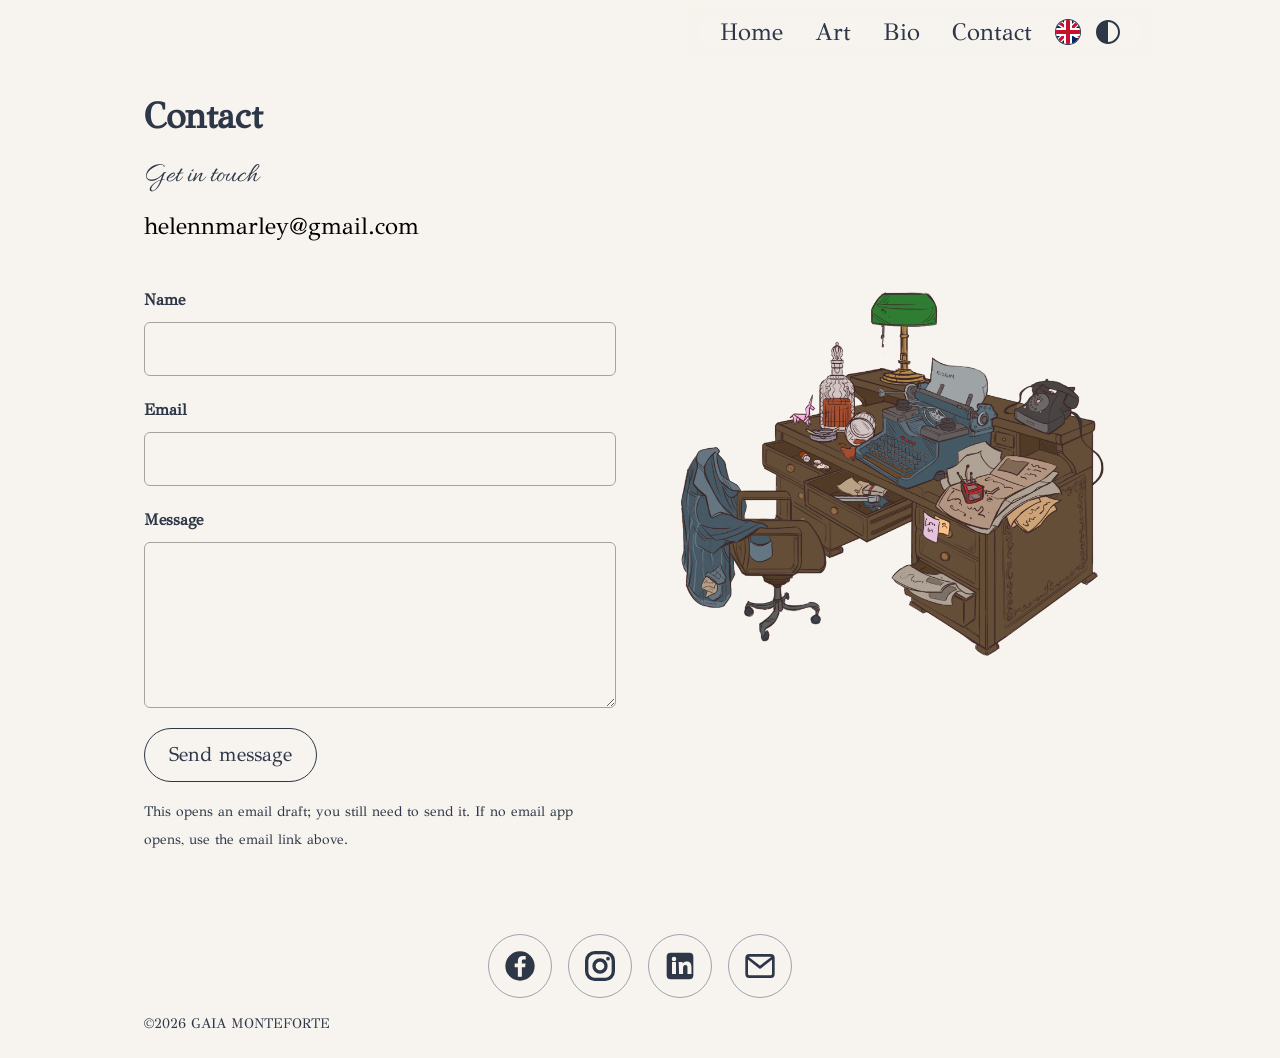
==== contact.html @ bb530fa6 "optimizing CSS for mobile" ====
<!DOCTYPE html>
<html lang="en-US">
  <head>
    <meta charset="UTF-8" />
    <meta name="viewport" content="width=device-width, initial-scale=1" />
    <link rel="stylesheet" href="tailwind.min.css" />
    <link rel="stylesheet" type="text/css" href="style.css" />
    <link rel="preconnect" href="https://fonts.googleapis.com" />
    <link rel="preconnect" href="https://fonts.gstatic.com" crossorigin />
    <link href="https://fonts.googleapis.com/css2?family=Allura&family=GFS+Didot&display=swap" rel="stylesheet" />
    <title data-en="Contact | Gaia Monteforte" data-it="Contatti | Gaia Monteforte">Contact | Gaia Monteforte</title>
    <script src="bio.js"></script>
    <script src="script.js" defer></script>
  </head>

  <body class="container lg:text-xl lg:max-w-screen-lg lg:mx-auto">
    <header class="flex justify-between items-center md:w-full md:fixed md:h-16 lg:max-w-screen-lg">
      <a href="#menu" id="home" class="inline-block md:hidden py-4 px-6 appearance-none focus:outline-none" aria-label="Open menu" data-en-aria-label="Open menu" data-it-aria-label="Apri il menu" aria-controls="menu">
        <svg id="btn-hamburger" class="fill-current h-6 w-6" viewBox="0 0 20 20" xmlns="http://www.w3.org/2000/svg">
          <title>Menu</title>
          <path d="M0 3h20v2H0V3zm0 6h20v2H0V9zm0 6h20v2H0v-2z" />
        </svg>
      </a>

      <a class="md:w-full py-4 px-6 md:py-0 text-3xl md:text-4xl" href="work.html" aria-label="Works"></a>

      <div class="language-switcher mobile-language-switcher" aria-label="Language selector">
        <button class="language-button" type="button" data-language="it" aria-label="Italiano" data-en-aria-label="Italian" data-it-aria-label="Italiano" title="Italiano" data-en-title="Italian" data-it-title="Italiano" aria-pressed="false">
          <svg viewBox="0 0 24 24" aria-hidden="true"><defs><clipPath id="italy-flag-clip"><circle cx="12" cy="12" r="12" /></clipPath></defs><g clip-path="url(#italy-flag-clip)"><path fill="#009246" d="M0 0h8v24H0z"/><path fill="#fff" d="M8 0h8v24H8z"/><path fill="#ce2b37" d="M16 0h8v24h-8z"/></g></svg>
        </button>
        <button class="language-button" type="button" data-language="en" aria-label="English" data-en-aria-label="English" data-it-aria-label="Inglese" title="English" data-en-title="English" data-it-title="Inglese" aria-pressed="true">
          <svg viewBox="0 0 24 24" aria-hidden="true"><defs><clipPath id="union-jack-clip"><circle cx="12" cy="12" r="12" /></clipPath></defs><g clip-path="url(#union-jack-clip)"><path fill="#012169" d="M0 0h24v24H0z"/><path fill="#fff" d="M0 0h4l20 14v4h-4L0 4zm20 0h4v4L4 24H0v-4z"/><path fill="#c8102e" d="M0 0h2l22 15.4V18L0 2.6zm22 0h2v2.6L2 24H0v-2.6z"/><path fill="#fff" d="M0 8h24v8H0zM8 0h8v24H8z"/><path fill="#c8102e" d="M0 10h24v4H0zM10 0h4v24h-4z"/></g></svg>
        </button>
      </div>

      <nav id="menu" class="container p-4 md:py-2" aria-label="Main navigation" data-en-aria-label="Main navigation" data-it-aria-label="Navigazione principale">
        <a href="#home" id="menu-close" class="absolute md:hidden top-0 right-0 p-6 z-20" aria-label="Close menu" data-en-aria-label="Close menu" data-it-aria-label="Chiudi il menu">
          <svg id="btn-close" class="fill-current h-5 w-5" viewBox="0 0 24 24" xmlns="http://www.w3.org/2000/svg" aria-hidden="true">
            <time>Close</time>
            <path d="M23.954 21.03l-9.184-9.095 9.092-9.174-2.832-2.807-9.09 9.179-9.176-9.088-2.81 2.81 9.186 9.105-9.095 9.184 2.81 2.81 9.112-9.192 9.18 9.1z" />
          </svg>
        </a>

        <ul class="min-h-full flex flex-col md:flex-row justify-around md:justify-end items-center relative z-10 py-12 md:py-0 text-3xl md:text-2xl">
          <li class="px-4 hover:text-blue-400"><a href="home.html">Home</a></li>
          <li class="px-4 hover:text-blue-400"><a href="work.html" data-en="Art" data-it="Art">Art</a></li>
          <li class="px-4 hover:text-blue-400"><a href="bio.html" data-en="Bio" data-it="Bio">Bio</a></li>
          <li class="px-4 hover:text-blue-400"><a href="contact.html" data-en="Contact" data-it="Contatti">Contact</a></li>
          <li class="language-switcher desktop-language-switcher" aria-label="Language selector">
            <button class="language-button" type="button" data-language="it" aria-label="Italiano" data-en-aria-label="Italian" data-it-aria-label="Italiano" title="Italiano" data-en-title="Italian" data-it-title="Italiano" aria-pressed="false">
              <svg viewBox="0 0 24 24" aria-hidden="true"><defs><clipPath id="italy-flag-clip-desktop"><circle cx="12" cy="12" r="12" /></clipPath></defs><g clip-path="url(#italy-flag-clip-desktop)"><path fill="#009246" d="M0 0h8v24H0z"/><path fill="#fff" d="M8 0h8v24H8z"/><path fill="#ce2b37" d="M16 0h8v24h-8z"/></g></svg>
            </button>
            <button class="language-button" type="button" data-language="en" aria-label="English" data-en-aria-label="English" data-it-aria-label="Inglese" title="English" data-en-title="English" data-it-title="Inglese" aria-pressed="true">
              <svg viewBox="0 0 24 24" aria-hidden="true"><defs><clipPath id="union-jack-clip-desktop"><circle cx="12" cy="12" r="12" /></clipPath></defs><g clip-path="url(#union-jack-clip-desktop)"><path fill="#012169" d="M0 0h24v24H0z"/><path fill="#fff" d="M0 0h4l20 14v4h-4L0 4zm20 0h4v4L4 24H0v-4z"/><path fill="#c8102e" d="M0 0h2l22 15.4V18L0 2.6zm22 0h2v2.6L2 24H0v-2.6z"/><path fill="#fff" d="M0 8h24v8H0zM8 0h8v24H8z"/><path fill="#c8102e" d="M0 10h24v4H0zM10 0h4v24h-4z"/></g></svg>
            </button>
          </li>
          <li id="theme-toggle" class="px-4"><svg class="fill-current h-6 w-6" viewBox="0 0 24 24" xmlns="http://www.w3.org/2000/svg"><path d="M12 2c5.514 0 10 4.486 10 10s-4.486 10-10 10v-20zm0-2c-6.627 0-12 5.373-12 12s5.373 12 12 12 12-5.373 12-12-5.373-12-12-12z" /></svg></li>
        </ul>
      </nav>
    </header>

    <main class="container mx-auto px-4 py-8 md:pt-24 md:pb-12">
      <div class="flex flex-col md:flex-row items-center gap-8 md:gap-12">
        <div class="w-full md:w-1/2 text-left">
          <h1 class="text-4xl font-bold mb-6" data-en="Contact" data-it="Contatti">Contact</h1>
          <div class="max-w-xl bg-transparent p-0">
            <p class="contact-heading text-xl mb-4" data-en="Get in touch" data-it="Scrivimi">Get in touch</p>
            <a class="contact-email text-2xl" href="mailto:helennmarley@gmail.com">helennmarley@gmail.com</a>
            <form id="contact-form" class="contact-form mt-8">
              <label for="contact-name" data-en="Name" data-it="Nome">Name</label>
              <input id="contact-name" name="name" type="text" autocomplete="name" required />

              <label for="contact-email" data-en="Email" data-it="Email">Email</label>
              <input id="contact-email" name="email" type="email" autocomplete="email" required />

              <label for="contact-message" data-en="Message" data-it="Messaggio">Message</label>
              <textarea id="contact-message" name="message" rows="5" required></textarea>

              <button class="contact-submit" type="submit" data-en="Send message" data-it="Invia messaggio">Send message</button>
              <p class="contact-note" data-en="This opens an email draft; you still need to send it. If no email app opens, use the email link above." data-it="Si aprirà una bozza di email che dovrai inviare. Se non si apre un'app di posta, usa il link email qui sopra.">This opens an email draft; you still need to send it. If no email app opens, use the email link above.</p>
            </form>
          </div>
        </div>

        <div class="contact-artwork w-full md:w-1/2 overflow-hidden rounded-lg">
          <img class="w-full object-cover" src="assets/contact/Conattti_scrivania detective.png" alt="Gaia Monteforte desk illustration" data-en-alt="Gaia Monteforte desk illustration" data-it-alt="Illustrazione della scrivania di Gaia Monteforte" />
          <span class="contact-lamp-hotspot" aria-hidden="true"></span>
        </div>
      </div>
    </main>

    <div class="social-links">
      <a href="https://facebook.com/gaia_monteforte" target="_blank" rel="noopener noreferrer" aria-label="Facebook" title="Facebook">
        <svg class="social-icon" viewBox="0 0 24 24" aria-hidden="true"><circle cx="12" cy="12" r="11" fill="currentColor"/><path d="M13.4 20v-7h2.4l.4-2.8h-2.8V8.4c0-.8.2-1.3 1.4-1.3h1.5V4.6c-.3 0-1.2-.1-2.2-.1-2.2 0-3.7 1.3-3.7 3.8v1.9H8v2.8h2.4v7z" fill="var(--social-mark)"/></svg>
      </a>
      <a href="https://instagram.com/the_nebula_art" target="_blank" rel="noopener noreferrer" aria-label="Instagram" title="Instagram">
        <svg class="social-icon" viewBox="0 0 24 24" aria-hidden="true"><rect x="2" y="2" width="20" height="20" rx="6" fill="none" stroke="currentColor" stroke-width="2.5"/><circle cx="12" cy="12" r="4.5" fill="none" stroke="currentColor" stroke-width="2.5"/><circle cx="18" cy="6.5" r="1.4" fill="currentColor"/></svg>
      </a>
      <a href="https://linkedin.com/in/gaia_monteforte" target="_blank" rel="noopener noreferrer" aria-label="LinkedIn" title="LinkedIn">
        <svg class="social-icon" viewBox="0 0 24 24" aria-hidden="true"><rect x="2" y="2" width="20" height="20" rx="3" fill="currentColor"/><path d="M6 9h3v9H6zm1.5-4a1.7 1.7 0 1 1 0 3.4 1.7 1.7 0 0 1 0-3.4M11 9h2.9v1.2h.1A3.2 3.2 0 0 1 17 8.7c3 0 3.6 2 3.6 4.5V18h-3v-4.3c0-1 0-2.4-1.5-2.4s-1.8 1.1-1.8 2.3V18h-3z" fill="var(--social-mark)"/></svg>
      </a>
      <a href="mailto:helennmarley@gmail.com" aria-label="Email" title="Email">
        <svg class="social-icon" viewBox="0 0 24 24" aria-hidden="true"><rect x="2" y="4" width="20" height="16" rx="2" fill="none" stroke="currentColor" stroke-width="2"/><path d="m3 6 9 7 9-7" fill="none" stroke="currentColor" stroke-width="2" stroke-linecap="round" stroke-linejoin="round"/></svg>
      </a>
    </div>

    <footer>
      <div class="container flex flex-col sm:flex-row sm:flex-wrap justify-between items-center mx-auto mb-6 px-4 text-sm">
        <p class="uppercase">©<span id="current-year"></span> Gaia Monteforte</p>
      </div>
    </footer>
  </body>
</html>
---- style.css ----
body,
button,
input,
textarea,
select {
  font-family: "GFS Didot", "Times New Roman", serif;
}

body {
  min-height: 100vh;
  display: flex;
  flex-direction: column;
  background: #f7f3ee;
  color: #2d3748;
}

body > footer {
  margin-top: auto;
}

.home-decoration {
  position: absolute;
  top: 0px;
  left: 0px;
  z-index: 51;
  width: min(48vw, 42rem);
  height: auto;
  transform: rotate(0deg);
  transform-origin: top left;
  pointer-events: none;
}

.social-links {
  --social-mark: #f7f3ee;
  display: flex;
  flex-wrap: wrap;
  justify-content: center;
  gap: 1rem;
  padding: 2rem 0 1rem;
}

.social-links a {
  display: inline-flex;
  width: 4rem;
  height: 4rem;
  align-items: center;
  justify-content: center;
  border: 1px solid #9ca3af;
  border-radius: 9999px;
  text-decoration: none;
}

.social-links a:hover {
  border-color: #60a5fa;
  color: #60a5fa;
}

.social-icon {
  display: block;
  width: 2rem;
  height: 2rem;
}

body.dark {
  background: #17171c;
  color: #f7fafc;
}

body.dark .social-links {
  --social-mark: #17171c;
}

.artist-name {
  font-weight: 400;
}

.about-heading {
  font-family: "Allura", cursive;
  font-size: 3.5rem;
  line-height: 1.2;
}

.contact-heading {
  font-family: "Allura", cursive;
  font-size: 1.75rem;
  line-height: 1.2;
}

.contact-artwork {
  position: relative;
}

.contact-lamp-hotspot {
  position: absolute;
  top: 3%;
  left: 42%;
  width: 18%;
  aspect-ratio: 1;
  border-radius: 50%;
}

.dark .contact-lamp-hotspot::after {
  position: absolute;
  inset: -5%;
  background: radial-gradient(
    circle,
    rgba(145, 255, 125, 0.22) 0%,
    rgba(105, 235, 95, 0.1) 42%,
    transparent 72%
  );
  content: "";
  filter: blur(4px);
  mix-blend-mode: screen;
  opacity: 0;
  pointer-events: none;
  animation: lamp-glow-startup 3s linear forwards;
}

@keyframes lamp-glow-startup {
  0%,
  8%,
  17%,
  25%,
  42%,
  50% {
    opacity: 0;
  }

  4%,
  21%,
  34%,
  46%,
  58% {
    opacity: 0.75;
  }

  12%,
  30%,
  38% {
    opacity: 0.2;
  }

  68%,
  100% {
    opacity: 1;
  }
}

@media (hover: hover) and (min-width: 768px) {
  .dark .contact-lamp-hotspot::after {
    animation-name: lamp-glow-desktop-startup;
    animation-duration: 8s;
  }

  .dark .contact-lamp-hotspot::before {
    position: absolute;
    inset: -5%;
    background: radial-gradient(
      circle,
      rgba(145, 255, 125, 0.22) 0%,
      rgba(105, 235, 95, 0.1) 42%,
      transparent 72%
    );
    content: "";
    filter: blur(4px);
    mix-blend-mode: screen;
    opacity: 0;
    pointer-events: none;
    transition: opacity 0.2s ease;
  }

  .dark .contact-lamp-hotspot:hover::before {
    opacity: 1;
  }
}

@keyframes lamp-glow-desktop-startup {
  0%,
  3%,
  6%,
  9%,
  15%,
  18%,
  26%,
  34% {
    opacity: 0;
  }

  1.5%,
  7.5%,
  12%,
  17%,
  21%,
  29% {
    opacity: 0.75;
  }

  4.5%,
  10.5%,
  19.5% {
    opacity: 0.2;
  }

  37.5%,
  93.75% {
    opacity: 1;
  }

  100% {
    opacity: 0;
  }
}

header,
nav {
  background: rgba(247, 243, 238, 0.92);
  backdrop-filter: blur(8px);
}

header {
  position: relative;
  z-index: 50;
}

.mobile-language-switcher {
  position: absolute;
  top: 0.85rem;
  right: 0.75rem;
  z-index: 70;
}

.desktop-language-switcher {
  display: none;
}

.dark header,
.dark nav {
  background: rgba(23, 23, 28, 0.9);
}

#menu {
  display: none;
  position: fixed;
  top: 0;
  right: auto;
  bottom: 0;
  left: 0;
  width: min(82vw, 20rem);
  height: 100vh;
  height: 100dvh;
  z-index: 60;
  overflow-y: auto;
  box-shadow: 0 0 2rem rgba(0, 0, 0, 0.2);
}

#menu ul {
  min-height: 100%;
  align-items: flex-start;
  justify-content: flex-start;
  gap: 1rem;
  padding: 5rem 1.5rem 2rem;
  font-size: 1.5rem;
}

#menu li {
  width: 100%;
}

#menu li a {
  display: block;
}

#menu li a:hover,
#menu li a:focus-visible {
  color: #b794f4;
}

.language-switcher {
  position: relative;
  display: flex;
  align-items: center;
  justify-content: center;
}

.language-button {
  display: inline-flex;
  width: 1.5rem;
  height: 1.5rem;
  align-items: center;
  justify-content: center;
  border: 0;
  border-radius: 50%;
  padding: 0;
  background: transparent;
  color: inherit;
  cursor: pointer;
  transition: border-color 0.2s ease, transform 0.2s ease;
}

.language-button[aria-pressed="false"] {
  display: none;
}

.language-switcher.is-open .language-button[aria-pressed="false"] {
  position: absolute;
  top: calc(100% + 0.5rem);
  left: 50%;
  z-index: 80;
  display: inline-flex;
  transform: translateX(-50%);
  border: 0.35rem solid rgba(247, 243, 238, 0.95);
  border-radius: 50%;
  background: #f7f3ee;
  box-shadow: 0 0.25rem 0.75rem rgba(0, 0, 0, 0.2);
}

.dark .language-switcher.is-open .language-button[aria-pressed="false"] {
  border-color: rgba(23, 23, 28, 0.95);
  background: #17171c;
}

.language-button svg {
  display: block;
  width: 100%;
  height: 100%;
}

.language-button:hover,
.language-button:focus-visible {
  outline: none;
  transform: scale(1.08);
  box-shadow: 0 0 0 2px #60a5fa;
}

.language-button.is-selected {
  box-shadow: 0 0 0 1px currentColor;
}

.language-switcher.is-open .language-button[aria-pressed="false"]:hover,
.language-switcher.is-open .language-button[aria-pressed="false"]:focus-visible {
  transform: translateX(-50%) scale(1.08);
}

@media only screen and (min-width: 768px) {
  #menu {
    display: block;
    position: unset;
    height: unset;
    width: unset;
    overflow: visible;
    box-shadow: none;
  }

  #menu ul {
    min-height: unset;
    align-items: center;
    justify-content: flex-end;
    gap: 0;
    padding: 0;
    font-size: 1.5rem;
  }

  #menu li {
    width: auto;
  }

  .mobile-language-switcher {
    display: none;
  }

  .desktop-language-switcher {
    display: flex;
    position: static;
    margin-left: 0.5rem;
  }
}

#menu:target {
  display: block;
}

@media (min-width: 768px) {
  .image-card img {
    object-fit: cover;
    width: 450px;
    height: 350px;
  }
}

.image-card {
  border-color: rgba(148, 163, 184, 0.7);
  background: rgba(255, 255, 255, 0.35);
  transition: border-color 0.25s ease, box-shadow 0.25s ease;
}

.image-card img {
  display: block;
  transition: transform 0.2s ease;
}

.work-projects {
  display: grid;
  grid-template-columns: minmax(0, 1fr);
  gap: 1.5rem;
}

.work-project-card {
  display: flex;
  width: 100%;
  flex-direction: column;
  overflow: hidden;
  border: 1px solid rgba(148, 163, 184, 0.7);
  border-radius: 0.5rem;
  padding: 0;
  color: inherit;
  cursor: pointer;
  text-align: left;
  content-visibility: auto;
  contain-intrinsic-size: 1000px 700px;
}

.work-project-preview {
  position: relative;
  display: block;
  width: 100%;
  aspect-ratio: 16 / 9;
  flex: 0 0 auto;
  overflow: hidden;
}

.work-project-preview img {
  display: block;
  width: 100%;
  height: 100%;
  object-fit: contain;
  object-position: center;
}

.work-project-preview .project-preview-trollhunters {
  object-fit: cover;
  object-position: center;
}

.work-project-title {
  display: flex;
  min-height: 4.25rem;
  flex: 0 0 auto;
  align-items: center;
  justify-content: center;
  margin: 0;
  padding: 1rem 1.25rem;
  font-family: "Allura", cursive;
  font-size: 1.4rem;
  font-weight: 600;
  line-height: 1.4;
  text-align: center;
}

.work-project-preview .work-project-title {
  position: absolute;
  inset: 0;
  align-items: center;
  justify-content: center;
  min-height: 0;
  padding: 1rem;
  background: rgba(0, 0, 0, 0.45);
  color: #fff;
  font-size: 2rem;
  opacity: 0;
  transition: opacity 0.2s ease;
}

.work-project-card:hover .work-project-preview .work-project-title {
  opacity: 1;
}

@media (hover: none), (max-width: 767px) {
  .work-project-preview .work-project-title {
    opacity: 1;
  }
}

.work-project-card:focus-visible {
  outline: 2px solid #b794f4;
  outline-offset: 3px;
}

.project-dialog {
  width: min(90vw, 64rem);
  max-width: none;
  max-height: 88vh;
  overflow-y: auto;
  border: 1px solid rgba(148, 163, 184, 0.7);
  border-radius: 0.75rem;
  padding: 1.5rem;
  background: #f7f3ee;
  color: #2d3748;
}

.project-dialog::backdrop {
  background: rgba(0, 0, 0, 0.72);
  backdrop-filter: blur(3px);
}

.dark .project-dialog {
  background: #17171c;
  color: #f7fafc;
}

.project-dialog-header {
  display: flex;
  align-items: center;
  justify-content: space-between;
  gap: 1rem;
  margin-bottom: 1rem;
}

.project-dialog-header .work-project-title {
  padding: 0;
}

.project-dialog-close {
  flex: 0 0 auto;
  border: 0;
  background: transparent;
  color: inherit;
  cursor: pointer;
  font-size: 2rem;
  line-height: 1;
}

.project-popup-gallery:not([hidden]) {
  display: grid;
  grid-template-columns: minmax(0, 1fr);
  gap: 1rem;
}

.project-popup-gallery img {
  display: block;
  width: 100%;
  height: auto;
  border-radius: 0.375rem;
  cursor: zoom-in;
}

.project-popup-gallery img:focus-visible {
  outline: 2px solid #b794f4;
  outline-offset: 3px;
}

.pledge-artwork {
  position: relative;
  display: block;
}

.magic-tails-pledge-badges {
  display: grid;
  grid-template-columns: repeat(4, minmax(0, 1fr));
  gap: 0.35rem;
  width: 100%;
}

.magic-tails-cover-scene > img,
.magic-tails-at-school-scene > img,
.magic-tails-villain-scene > img {
  display: block;
  width: 100%;
  height: 100%;
  object-fit: cover;
  object-position: center;
}

.magic-tails-cover-scene > .magic-tails-cover-foreground,
.magic-tails-at-school-scene > .magic-tails-at-school-foreground,
.magic-tails-villain-scene > .magic-tails-villain-foreground {
  position: absolute;
  inset: 0;
  z-index: 1;
  filter: blur(10px);
  opacity: 0;
  transition: filter 1.6s ease, opacity 1.6s ease;
}

.magic-tails-cover-scene:hover > .magic-tails-cover-foreground,
.magic-tails-cover-scene:focus-within > .magic-tails-cover-foreground,
.magic-tails-at-school-scene:hover > .magic-tails-at-school-foreground,
.magic-tails-at-school-scene:focus-within > .magic-tails-at-school-foreground,
.magic-tails-villain-scene:hover > .magic-tails-villain-foreground,
.magic-tails-villain-scene:focus-within > .magic-tails-villain-foreground {
  filter: blur(0);
  opacity: 1;
  transition: filter 1.8s ease, opacity 1.8s ease;
}

@media (hover: none), (max-width: 767px) {
  .magic-tails-cover-scene > .magic-tails-cover-foreground,
  .magic-tails-at-school-scene > .magic-tails-at-school-foreground,
  .magic-tails-villain-scene > .magic-tails-villain-foreground {
    filter: none;
    opacity: 1;
    transition: none;
  }
}

.magic-tails-cover-scene,
.magic-tails-at-school-scene,
.magic-tails-villain-scene {
  position: relative;
  display: block;
  aspect-ratio: 16 / 9;
  overflow: hidden;
  align-self: start;
}

.magic-tails-at-school-scene > .pledge-image-credit,
.magic-tails-villain-scene > .pledge-image-credit,
.magic-tails-cover-scene > .pledge-image-credit {
  right: 0;
  left: 0;
  padding: 0.85rem 0.4rem 0.4rem;
  font-size: 0.6875rem;
  line-height: 1.2;
}

.pledge-artwork--silver {
  width: 92.5%;
  margin-inline: auto;
}

.pledge-image-credit {
  position: absolute;
  right: 0.5rem;
  bottom: 0;
  left: 0.5rem;
  padding: 1.5rem 0.5rem 0.6rem;
  background: linear-gradient(
    to top,
    rgba(0, 0, 0, 0.58) 0%,
    rgba(0, 0, 0, 0.38) 52%,
    transparent 100%
  );
  color: #fff;
  font-size: 0.75rem;
  line-height: 1.3;
  text-align: center;
  opacity: 0;
  pointer-events: none;
  transition: opacity 0.3s ease;
}

.magic-tails-cover-scene:hover .pledge-image-credit,
.magic-tails-cover-scene:focus-within .pledge-image-credit,
.magic-tails-at-school-scene:hover .pledge-image-credit,
.magic-tails-at-school-scene:focus-within .pledge-image-credit,
.magic-tails-villain-scene:hover .pledge-image-credit,
.magic-tails-villain-scene:focus-within .pledge-image-credit,
.pledge-artwork:hover .pledge-image-credit,
.pledge-artwork:focus-within .pledge-image-credit {
  opacity: 1;
}

.image-dialog {
  width: min(96vw, 90rem);
  max-width: none;
  max-height: 96vh;
  overflow: visible;
  border: 0;
  padding: 0;
  background: transparent;
}

.image-dialog::backdrop {
  background: rgba(0, 0, 0, 0.92);
}

.image-dialog img {
  display: block;
  max-width: 96vw;
  max-height: 92vh;
  margin: auto;
  object-fit: contain;
}

.image-dialog-artwork {
  position: relative;
  width: fit-content;
  max-width: 96vw;
  max-height: 92vh;
  margin: auto;
}

.image-dialog-flash {
  position: absolute;
  inset: 0;
  z-index: 1;
  background: #fff;
  opacity: 0;
  pointer-events: none;
}

.image-dialog.is-transitioning .image-dialog-flash {
  animation: image-white-fade 1s ease-in-out both;
}

@keyframes image-white-fade {
  0% {
    opacity: 0.08;
  }

  100% {
    opacity: 0;
  }
}

.image-dialog-nav {
  position: fixed;
  top: 50%;
  z-index: 3;
  display: grid;
  width: 3rem;
  height: 3rem;
  place-items: center;
  transform: translateY(-50%);
  border: 1px solid rgba(255, 255, 255, 0.7);
  border-radius: 50%;
  background: rgba(23, 23, 28, 0.8);
  color: #fff;
  cursor: pointer;
  font-size: 1.25rem;
}

.image-dialog-previous {
  left: 1rem;
}

.image-dialog-next {
  right: 1rem;
}

.image-dialog-nav:disabled {
  cursor: not-allowed;
  opacity: 0.45;
}

.image-dialog-close {
  position: absolute;
  top: -0.75rem;
  right: -0.75rem;
  z-index: 3;
  display: grid;
  width: 2.75rem;
  height: 2.75rem;
  place-items: center;
  border: 1px solid rgba(255, 255, 255, 0.7);
  border-radius: 50%;
  background: #17171c;
  color: #fff;
  cursor: pointer;
  font-size: 1.75rem;
  line-height: 1;
}

@media (max-width: 480px) {
  .image-dialog-nav {
    width: 2.5rem;
    height: 2.5rem;
  }

  .image-dialog-previous {
    left: 0.5rem;
  }

  .image-dialog-next {
    right: 0.5rem;
  }
}

@media (min-width: 640px) {
  .work-projects {
    grid-template-columns: repeat(2, minmax(0, 1fr));
  }

  .project-popup-gallery:not([hidden]) {
    grid-template-columns: repeat(2, minmax(0, 1fr));
  }
}

.image-card:hover img {
  transform: scale(1.02);
}

.image-card:hover {
  border-color: transparent;
  background: linear-gradient(#f7f3ee, #f7f3ee) padding-box,
    linear-gradient(135deg, #000 0%, #777 50%, #000 100%) border-box;
  box-shadow: 0 0 12px rgba(0, 0, 0, 0.45);
}

.dark .image-card:hover {
  background: linear-gradient(#17171c, #17171c) padding-box,
    linear-gradient(135deg, #000 0%, #999 50%, #000 100%) border-box;
}

.contact-form {
  display: flex;
  flex-direction: column;
  gap: 0.5rem;
}

.contact-email {
  color: #000;
}

.contact-email:hover {
  color: #000;
  text-shadow: 0 0 8px rgba(190, 160, 255, 0.95), 0 0 18px rgba(190, 160, 255, 0.7);
}

.dark .contact-email {
  color: #f7fafc;
}

.dark .contact-email:hover {
  color: #f7fafc;
  text-shadow: 0 0 8px rgba(190, 160, 255, 0.95), 0 0 18px rgba(190, 160, 255, 0.7);
}

.contact-form label {
  margin-top: 0.75rem;
  font-size: 1rem;
  font-weight: 600;
}

.contact-form input,
.contact-form textarea {
  width: 100%;
  padding: 0.75rem;
  border: 1px solid #a8a29e;
  border-radius: 0.375rem;
  background: transparent;
  color: inherit;
  font: inherit;
}

.contact-form input:focus,
.contact-form textarea:focus {
  outline: 2px solid #8b5cf6;
  outline-offset: 2px;
}

.contact-submit {
  align-self: flex-start;
  margin-top: 0.75rem;
  padding: 0.75rem 1.5rem;
  border: 1px solid currentColor;
  border-radius: 9999px;
  background: transparent;
  color: inherit;
  cursor: pointer;
  transition: color 0.2s ease, background-color 0.2s ease;
}

.contact-submit:hover {
  background: #2d3748;
  color: #fff;
}

.dark .contact-submit:hover {
  background: #f7fafc;
  color: #17171c;
}

.contact-note {
  margin-top: 0.5rem;
  font-size: 0.875rem;
}

.profile-image-flip {
  width: 8rem;
  height: 8rem;
  perspective: 1000px;
}

.profile-image-flip:focus-visible {
  outline: none;
}

.profile-image-flip-inner {
  position: relative;
  width: 100%;
  height: 100%;
  transform-style: preserve-3d;
  border-radius: 9999px;
  box-shadow: 0 0 0 rgba(190, 160, 255, 0);
  transition: transform 0.7s ease, box-shadow 0.35s ease;
}

.profile-image-flip.is-intro-flipping .profile-image-flip-inner {
  animation: profile-image-reveal 1.6s ease-in-out both;
}

@keyframes profile-image-reveal {
  0% {
    transform: rotateY(0);
  }

  40%,
  60% {
    transform: rotateY(180deg);
  }

  100% {
    transform: rotateY(360deg);
  }
}

.profile-image-flip img {
  position: absolute;
  inset: 0;
  width: 100%;
  height: 100%;
  object-fit: cover;
  border-radius: 9999px;
  backface-visibility: hidden;
}

.profile-image-flip-back {
  transform: rotateY(180deg);
}

.profile-image-flip:focus-visible .profile-image-flip-inner {
  box-shadow: 0 0 0 3px rgba(190, 160, 255, 0.8);
}

#artist-bio {
  text-align: justify;
  text-align-last: left;
}

@media (min-width: 768px) {
  .profile-image-flip {
    width: 12rem;
    height: 12rem;
  }

  .profile-image-flip:hover .profile-image-flip-inner,
  .profile-image-flip:focus-within .profile-image-flip-inner {
    transform: rotateY(180deg);
    box-shadow: 0 0 18px 5px rgba(190, 160, 255, 0.7);
  }
}

@media (max-width: 767px) {
  .profile-image-flip.is-flipped .profile-image-flip-inner {
    transform: rotateY(180deg);
    box-shadow: 0 0 18px 5px rgba(190, 160, 255, 0.7);
  }
}

@media (prefers-reduced-motion: reduce) {
  .dark .contact-lamp-hotspot::after {
    animation: none;
    opacity: 1;
  }

  .magic-tails-cover-scene > .magic-tails-cover-foreground,
  .magic-tails-at-school-scene > .magic-tails-at-school-foreground,
  .magic-tails-villain-scene > .magic-tails-villain-foreground {
    transition: none;
  }

  .profile-image-flip-inner {
    transition: none;
  }

  .profile-image-flip.is-intro-flipping .profile-image-flip-inner {
    animation: none;
  }
}

@supports (position: fixed) {
  .project-dialog {
    position: fixed;
  }
}
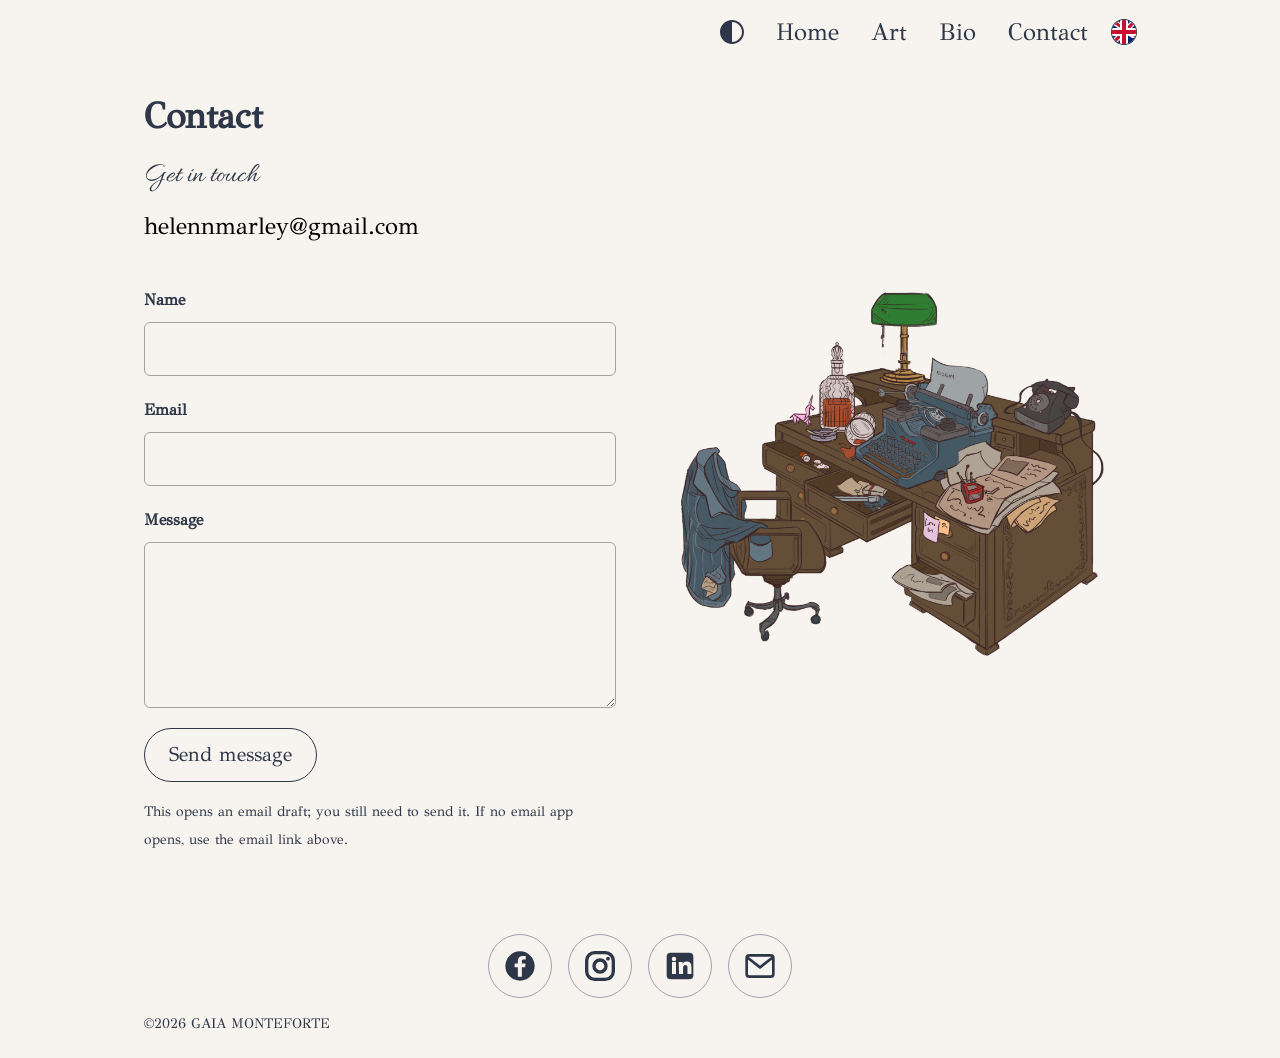
==== commit 27f57e4c: "UI mobile" ====
--- a/contact.html
+++ b/contact.html
@@ -24,15 +24,6 @@
 
       <a class="md:w-full py-4 px-6 md:py-0 text-3xl md:text-4xl" href="work.html" aria-label="Works"></a>
 
-      <div class="language-switcher mobile-language-switcher" aria-label="Language selector">
-        <button class="language-button" type="button" data-language="it" aria-label="Italiano" data-en-aria-label="Italian" data-it-aria-label="Italiano" title="Italiano" data-en-title="Italian" data-it-title="Italiano" aria-pressed="false">
-          <svg viewBox="0 0 24 24" aria-hidden="true"><defs><clipPath id="italy-flag-clip"><circle cx="12" cy="12" r="12" /></clipPath></defs><g clip-path="url(#italy-flag-clip)"><path fill="#009246" d="M0 0h8v24H0z"/><path fill="#fff" d="M8 0h8v24H8z"/><path fill="#ce2b37" d="M16 0h8v24h-8z"/></g></svg>
-        </button>
-        <button class="language-button" type="button" data-language="en" aria-label="English" data-en-aria-label="English" data-it-aria-label="Inglese" title="English" data-en-title="English" data-it-title="Inglese" aria-pressed="true">
-          <svg viewBox="0 0 24 24" aria-hidden="true"><defs><clipPath id="union-jack-clip"><circle cx="12" cy="12" r="12" /></clipPath></defs><g clip-path="url(#union-jack-clip)"><path fill="#012169" d="M0 0h24v24H0z"/><path fill="#fff" d="M0 0h4l20 14v4h-4L0 4zm20 0h4v4L4 24H0v-4z"/><path fill="#c8102e" d="M0 0h2l22 15.4V18L0 2.6zm22 0h2v2.6L2 24H0v-2.6z"/><path fill="#fff" d="M0 8h24v8H0zM8 0h8v24H8z"/><path fill="#c8102e" d="M0 10h24v4H0zM10 0h4v24h-4z"/></g></svg>
-        </button>
-      </div>
-
       <nav id="menu" class="container p-4 md:py-2" aria-label="Main navigation" data-en-aria-label="Main navigation" data-it-aria-label="Navigazione principale">
         <a href="#home" id="menu-close" class="absolute md:hidden top-0 right-0 p-6 z-20" aria-label="Close menu" data-en-aria-label="Close menu" data-it-aria-label="Chiudi il menu">
           <svg id="btn-close" class="fill-current h-5 w-5" viewBox="0 0 24 24" xmlns="http://www.w3.org/2000/svg" aria-hidden="true">
@@ -42,6 +33,17 @@
         </a>
 
         <ul class="min-h-full flex flex-col md:flex-row justify-around md:justify-end items-center relative z-10 py-12 md:py-0 text-3xl md:text-2xl">
+          <li class="mobile-controls">
+            <div id="theme-toggle" class="px-4"><svg class="fill-current h-6 w-6" viewBox="0 0 24 24" xmlns="http://www.w3.org/2000/svg"><path d="M12 2c5.514 0 10 4.486 10 10s-4.486 10-10 10v-20zm0-2c-6.627 0-12 5.373-12 12s5.373 12 12 12 12-5.373 12-12-5.373-12-12-12z" /></svg></div>
+            <div class="language-switcher mobile-language-switcher" aria-label="Language selector">
+              <button class="language-button" type="button" data-language="it" aria-label="Italiano" data-en-aria-label="Italian" data-it-aria-label="Italiano" title="Italiano" data-en-title="Italian" data-it-title="Italiano" aria-pressed="false">
+                <svg viewBox="0 0 24 24" aria-hidden="true"><defs><clipPath id="italy-flag-clip"><circle cx="12" cy="12" r="12" /></clipPath></defs><g clip-path="url(#italy-flag-clip)"><path fill="#009246" d="M0 0h8v24H0z"/><path fill="#fff" d="M8 0h8v24H8z"/><path fill="#ce2b37" d="M16 0h8v24h-8z"/></g></svg>
+              </button>
+              <button class="language-button" type="button" data-language="en" aria-label="English" data-en-aria-label="English" data-it-aria-label="Inglese" title="English" data-en-title="English" data-it-title="Inglese" aria-pressed="true">
+                <svg viewBox="0 0 24 24" aria-hidden="true"><defs><clipPath id="union-jack-clip"><circle cx="12" cy="12" r="12" /></clipPath></defs><g clip-path="url(#union-jack-clip)"><path fill="#012169" d="M0 0h24v24H0z"/><path fill="#fff" d="M0 0h4l20 14v4h-4L0 4zm20 0h4v4L4 24H0v-4z"/><path fill="#c8102e" d="M0 0h2l22 15.4V18L0 2.6zm22 0h2v2.6L2 24H0v-2.6z"/><path fill="#fff" d="M0 8h24v8H0zM8 0h8v24H8z"/><path fill="#c8102e" d="M0 10h24v4H0zM10 0h4v24h-4z"/></g></svg>
+              </button>
+            </div>
+          </li>
           <li class="px-4 hover:text-blue-400"><a href="home.html">Home</a></li>
           <li class="px-4 hover:text-blue-400"><a href="work.html" data-en="Art" data-it="Art">Art</a></li>
           <li class="px-4 hover:text-blue-400"><a href="bio.html" data-en="Bio" data-it="Bio">Bio</a></li>
@@ -54,7 +56,6 @@
               <svg viewBox="0 0 24 24" aria-hidden="true"><defs><clipPath id="union-jack-clip-desktop"><circle cx="12" cy="12" r="12" /></clipPath></defs><g clip-path="url(#union-jack-clip-desktop)"><path fill="#012169" d="M0 0h24v24H0z"/><path fill="#fff" d="M0 0h4l20 14v4h-4L0 4zm20 0h4v4L4 24H0v-4z"/><path fill="#c8102e" d="M0 0h2l22 15.4V18L0 2.6zm22 0h2v2.6L2 24H0v-2.6z"/><path fill="#fff" d="M0 8h24v8H0zM8 0h8v24H8z"/><path fill="#c8102e" d="M0 10h24v4H0zM10 0h4v24h-4z"/></g></svg>
             </button>
           </li>
-          <li id="theme-toggle" class="px-4"><svg class="fill-current h-6 w-6" viewBox="0 0 24 24" xmlns="http://www.w3.org/2000/svg"><path d="M12 2c5.514 0 10 4.486 10 10s-4.486 10-10 10v-20zm0-2c-6.627 0-12 5.373-12 12s5.373 12 12 12 12-5.373 12-12-5.373-12-12-12z" /></svg></li>
         </ul>
       </nav>
     </header>
@@ -84,7 +85,7 @@
 
         <div class="contact-artwork w-full md:w-1/2 overflow-hidden rounded-lg">
           <img class="w-full object-cover" src="assets/contact/Conattti_scrivania detective.png" alt="Gaia Monteforte desk illustration" data-en-alt="Gaia Monteforte desk illustration" data-it-alt="Illustrazione della scrivania di Gaia Monteforte" />
-          <span class="contact-lamp-hotspot" aria-hidden="true"></span>
+          <button class="contact-lamp-hotspot" type="button" aria-label="Toggle lamp" data-en-aria-label="Toggle lamp" data-it-aria-label="Accendi o spegni la lampada" aria-pressed="false"></button>
         </div>
       </div>
     </main>
--- a/style.css
+++ b/style.css
@@ -96,10 +96,20 @@
   left: 42%;
   width: 18%;
   aspect-ratio: 1;
+  border: 0;
   border-radius: 50%;
-}
-
-.dark .contact-lamp-hotspot::after {
+  padding: 0;
+  background: transparent;
+  cursor: pointer;
+  touch-action: manipulation;
+}
+
+.contact-lamp-hotspot:focus-visible {
+  outline: 2px solid #60a5fa;
+  outline-offset: 2px;
+}
+
+.contact-lamp-hotspot::after {
   position: absolute;
   inset: -5%;
   background: radial-gradient(
@@ -113,7 +123,23 @@
   mix-blend-mode: screen;
   opacity: 0;
   pointer-events: none;
+}
+
+.dark .contact-lamp-hotspot::after {
   animation: lamp-glow-startup 3s linear forwards;
+}
+
+@media (max-width: 767px) {
+  .dark .contact-lamp-hotspot::after {
+    animation: none;
+    opacity: 0;
+    transition: opacity 0.2s ease;
+  }
+
+  .contact-lamp-hotspot.is-lit::after,
+  .dark .contact-lamp-hotspot.is-lit::after {
+    opacity: 1;
+  }
 }
 
 @keyframes lamp-glow-startup {
@@ -223,13 +249,32 @@
 }
 
 .mobile-language-switcher {
-  position: absolute;
-  top: 0.85rem;
-  right: 0.75rem;
-  z-index: 70;
-}
-
-.desktop-language-switcher {
+  position: relative;
+}
+
+.mobile-controls {
+  display: flex;
+  align-items: center;
+  gap: 0.5rem;
+  flex-direction: row;
+}
+
+@media only screen and (max-width: 767px) {
+  .mobile-controls {
+    order: -1;
+    width: 100%;
+    justify-content: flex-start;
+    padding-left: 0;
+    margin-bottom: 0.25rem;
+  }
+
+  .mobile-controls #theme-toggle {
+    padding-left: 0;
+    padding-right: 0;
+  }
+}
+
+.language-switcher.desktop-language-switcher {
   display: none;
 }
 
@@ -368,7 +413,7 @@
     display: none;
   }
 
-  .desktop-language-switcher {
+  .language-switcher.desktop-language-switcher {
     display: flex;
     position: static;
     margin-left: 0.5rem;
@@ -539,6 +584,7 @@
   display: block;
   width: 100%;
   height: auto;
+  border: 1px solid transparent;
   border-radius: 0.375rem;
   cursor: zoom-in;
 }
@@ -546,6 +592,34 @@
 .project-popup-gallery img:focus-visible {
   outline: 2px solid #b794f4;
   outline-offset: 3px;
+}
+
+@media (hover: hover) and (min-width: 768px) {
+  .project-popup-gallery img,
+  .magic-tails-cover-scene > img,
+  .magic-tails-at-school-scene > img,
+  .magic-tails-villain-scene > img,
+  .pledge-artwork img,
+  .work-project-card img {
+    transition: border-color 0.25s ease, box-shadow 0.25s ease, transform 0.25s ease;
+  }
+
+  .project-popup-gallery img:hover,
+  .project-popup-gallery img:focus-visible,
+  .magic-tails-cover-scene > img:hover,
+  .magic-tails-cover-scene > img:focus-visible,
+  .magic-tails-at-school-scene > img:hover,
+  .magic-tails-at-school-scene > img:focus-visible,
+  .magic-tails-villain-scene > img:hover,
+  .magic-tails-villain-scene > img:focus-visible,
+  .pledge-artwork img:hover,
+  .pledge-artwork img:focus-visible,
+  .work-project-card img:hover,
+  .work-project-card img:focus-visible {
+    transform: scale(1.015);
+    border-color: rgba(255, 255, 255, 0.8);
+    box-shadow: 0 0 0 1px rgba(255, 255, 255, 0.25), 0 0 18px rgba(255, 255, 255, 0.12);
+  }
 }
 
 .pledge-artwork {
@@ -593,6 +667,12 @@
 }
 
 @media (hover: none), (max-width: 767px) {
+  .magic-tails-cover-scene > img:not(.magic-tails-cover-foreground),
+  .magic-tails-at-school-scene > img:not(.magic-tails-at-school-foreground),
+  .magic-tails-villain-scene > img:not(.magic-tails-villain-foreground) {
+    display: none;
+  }
+
   .magic-tails-cover-scene > .magic-tails-cover-foreground,
   .magic-tails-at-school-scene > .magic-tails-at-school-foreground,
   .magic-tails-villain-scene > .magic-tails-villain-foreground {
@@ -935,6 +1015,7 @@
 #artist-bio {
   text-align: justify;
   text-align-last: left;
+  white-space: pre-line;
 }
 
 @media (min-width: 768px) {
@@ -978,6 +1059,16 @@
   }
 }
 
+@media (max-width: 767px) and (prefers-reduced-motion: reduce) {
+  .dark .contact-lamp-hotspot::after {
+    opacity: 0;
+  }
+
+  .dark .contact-lamp-hotspot.is-lit::after {
+    opacity: 1;
+  }
+}
+
 @supports (position: fixed) {
   .project-dialog {
     position: fixed;
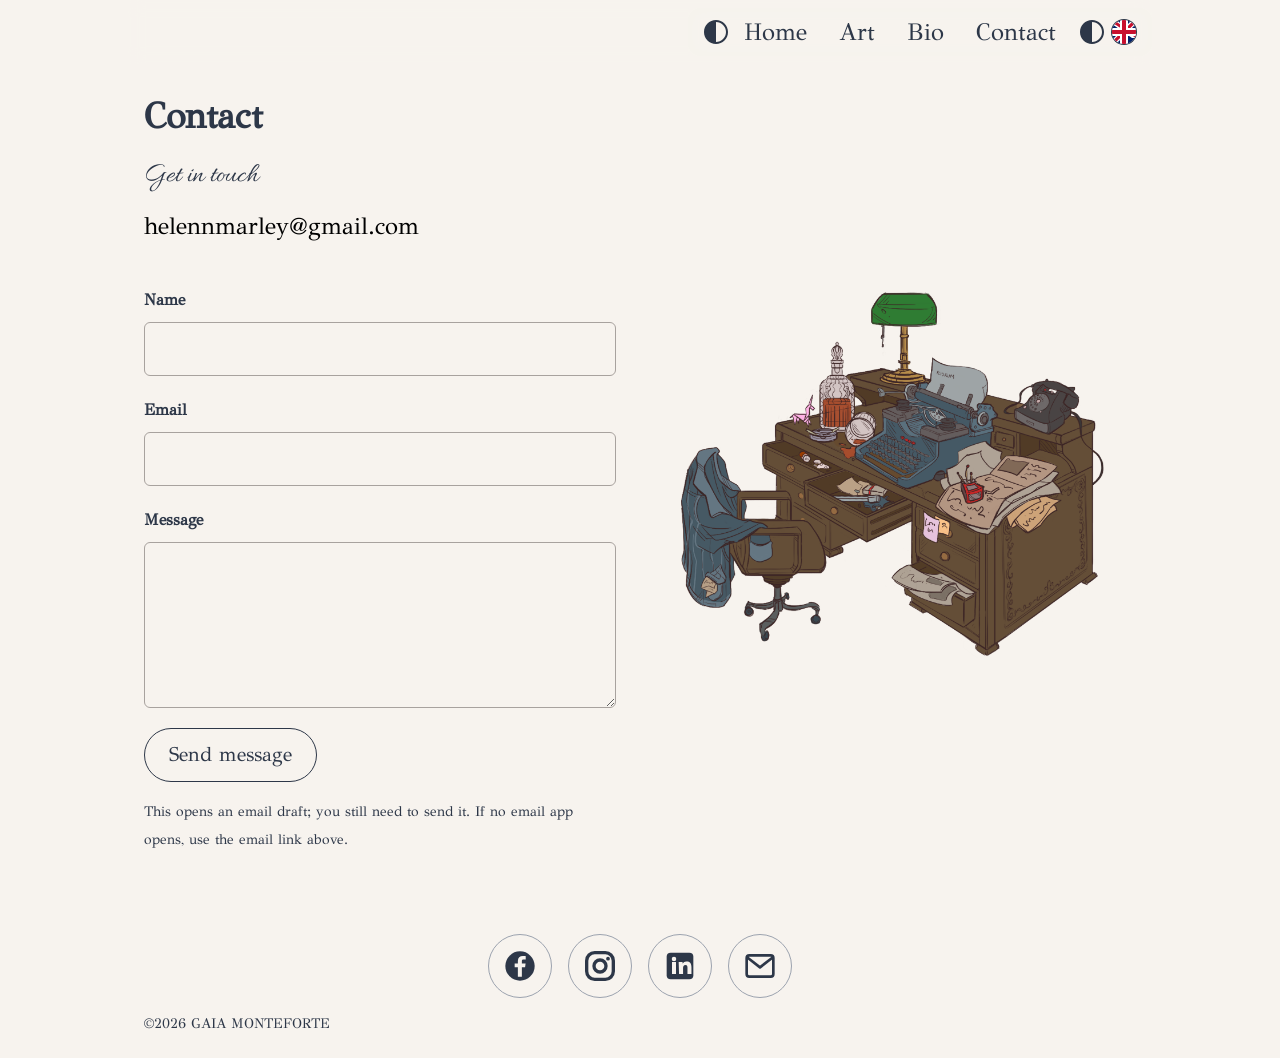
==== commit d3882b9e: "fixing pt2" ====
--- a/contact.html
+++ b/contact.html
@@ -34,7 +34,7 @@
 
         <ul class="min-h-full flex flex-col md:flex-row justify-around md:justify-end items-center relative z-10 py-12 md:py-0 text-3xl md:text-2xl">
           <li class="mobile-controls">
-            <div id="theme-toggle" class="px-4"><svg class="fill-current h-6 w-6" viewBox="0 0 24 24" xmlns="http://www.w3.org/2000/svg"><path d="M12 2c5.514 0 10 4.486 10 10s-4.486 10-10 10v-20zm0-2c-6.627 0-12 5.373-12 12s5.373 12 12 12 12-5.373 12-12-5.373-12-12-12z" /></svg></div>
+            <button class="theme-toggle" type="button" aria-label="Toggle light/dark theme" data-en-aria-label="Toggle light/dark theme" data-it-aria-label="Cambia tema chiaro/scuro"><svg class="fill-current h-6 w-6" viewBox="0 0 24 24" xmlns="http://www.w3.org/2000/svg"><path d="M12 2c5.514 0 10 4.486 10 10s-4.486 10-10 10v-20zm0-2c-6.627 0-12 5.373-12 12s5.373 12 12 12 12-5.373 12-12-5.373-12-12-12z" /></svg></button>
             <div class="language-switcher mobile-language-switcher" aria-label="Language selector">
               <button class="language-button" type="button" data-language="it" aria-label="Italiano" data-en-aria-label="Italian" data-it-aria-label="Italiano" title="Italiano" data-en-title="Italian" data-it-title="Italiano" aria-pressed="false">
                 <svg viewBox="0 0 24 24" aria-hidden="true"><defs><clipPath id="italy-flag-clip"><circle cx="12" cy="12" r="12" /></clipPath></defs><g clip-path="url(#italy-flag-clip)"><path fill="#009246" d="M0 0h8v24H0z"/><path fill="#fff" d="M8 0h8v24H8z"/><path fill="#ce2b37" d="M16 0h8v24h-8z"/></g></svg>
@@ -49,6 +49,7 @@
           <li class="px-4 hover:text-blue-400"><a href="bio.html" data-en="Bio" data-it="Bio">Bio</a></li>
           <li class="px-4 hover:text-blue-400"><a href="contact.html" data-en="Contact" data-it="Contatti">Contact</a></li>
           <li class="language-switcher desktop-language-switcher" aria-label="Language selector">
+            <button class="theme-toggle" type="button" aria-label="Toggle light/dark theme" data-en-aria-label="Toggle light/dark theme" data-it-aria-label="Cambia tema chiaro/scuro"><svg class="fill-current h-6 w-6" viewBox="0 0 24 24" xmlns="http://www.w3.org/2000/svg"><path d="M12 2c5.514 0 10 4.486 10 10s-4.486 10-10 10v-20zm0-2c-6.627 0-12 5.373-12 12s5.373 12 12 12 12-5.373 12-12-5.373-12-12-12z" /></svg></button>
             <button class="language-button" type="button" data-language="it" aria-label="Italiano" data-en-aria-label="Italian" data-it-aria-label="Italiano" title="Italiano" data-en-title="Italian" data-it-title="Italiano" aria-pressed="false">
               <svg viewBox="0 0 24 24" aria-hidden="true"><defs><clipPath id="italy-flag-clip-desktop"><circle cx="12" cy="12" r="12" /></clipPath></defs><g clip-path="url(#italy-flag-clip-desktop)"><path fill="#009246" d="M0 0h8v24H0z"/><path fill="#fff" d="M8 0h8v24H8z"/><path fill="#ce2b37" d="M16 0h8v24h-8z"/></g></svg>
             </button>
--- a/style.css
+++ b/style.css
@@ -259,6 +259,25 @@
   flex-direction: row;
 }
 
+.theme-toggle {
+  display: inline-flex;
+  width: 1.5rem;
+  height: 1.5rem;
+  flex: 0 0 auto;
+  align-items: center;
+  justify-content: center;
+  border: 0;
+  padding: 0;
+  background: transparent;
+  color: inherit;
+  cursor: pointer;
+}
+
+.theme-toggle:focus-visible {
+  outline: 2px solid #60a5fa;
+  outline-offset: 2px;
+}
+
 @media only screen and (max-width: 767px) {
   .mobile-controls {
     order: -1;
@@ -268,10 +287,6 @@
     margin-bottom: 0.25rem;
   }
 
-  .mobile-controls #theme-toggle {
-    padding-left: 0;
-    padding-right: 0;
-  }
 }
 
 .language-switcher.desktop-language-switcher {
@@ -417,6 +432,7 @@
     display: flex;
     position: static;
     margin-left: 0.5rem;
+    gap: 0.5rem;
   }
 }
 
@@ -519,7 +535,7 @@
   opacity: 1;
 }
 
-@media (hover: none), (max-width: 767px) {
+@media (max-width: 767px) {
   .work-project-preview .work-project-title {
     opacity: 1;
   }
@@ -666,7 +682,7 @@
   transition: filter 1.8s ease, opacity 1.8s ease;
 }
 
-@media (hover: none), (max-width: 767px) {
+@media (max-width: 767px) {
   .magic-tails-cover-scene > img:not(.magic-tails-cover-foreground),
   .magic-tails-at-school-scene > img:not(.magic-tails-at-school-foreground),
   .magic-tails-villain-scene > img:not(.magic-tails-villain-foreground) {
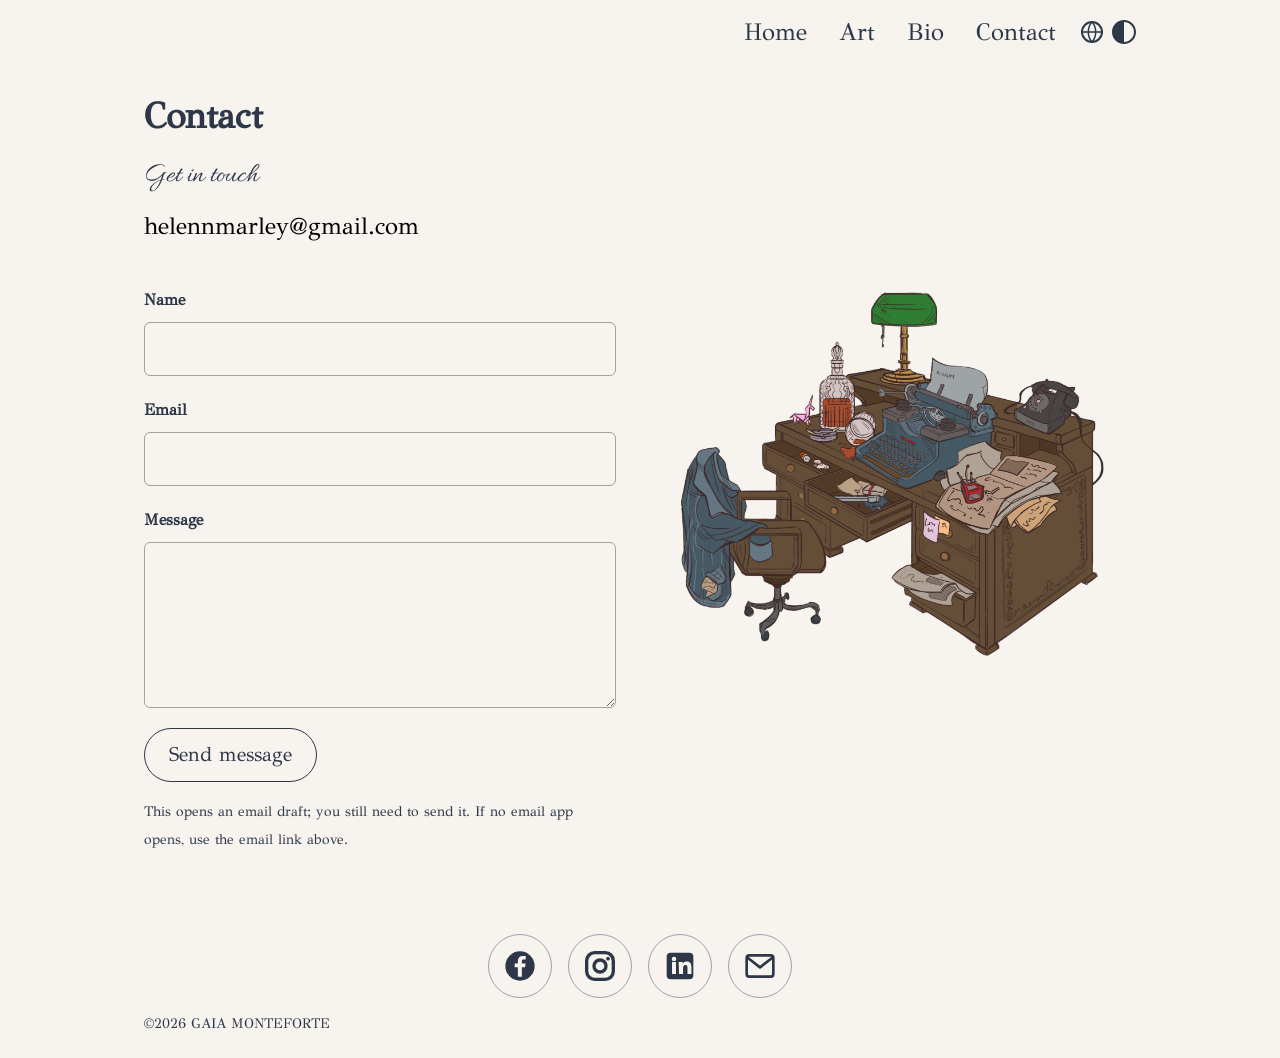
==== commit 755c59e6: "align icon and modify bio" ====
--- a/contact.html
+++ b/contact.html
@@ -49,13 +49,18 @@
           <li class="px-4 hover:text-blue-400"><a href="bio.html" data-en="Bio" data-it="Bio">Bio</a></li>
           <li class="px-4 hover:text-blue-400"><a href="contact.html" data-en="Contact" data-it="Contatti">Contact</a></li>
           <li class="language-switcher desktop-language-switcher" aria-label="Language selector">
-            <button class="theme-toggle" type="button" aria-label="Toggle light/dark theme" data-en-aria-label="Toggle light/dark theme" data-it-aria-label="Cambia tema chiaro/scuro"><svg class="fill-current h-6 w-6" viewBox="0 0 24 24" xmlns="http://www.w3.org/2000/svg"><path d="M12 2c5.514 0 10 4.486 10 10s-4.486 10-10 10v-20zm0-2c-6.627 0-12 5.373-12 12s5.373 12 12 12 12-5.373 12-12-5.373-12-12-12z" /></svg></button>
+            <button class="language-toggle" type="button" aria-label="Change language" data-en-aria-label="Change language" data-it-aria-label="Cambia lingua" title="Change language" data-en-title="Change language" data-it-title="Cambia lingua" aria-expanded="false" aria-controls="desktop-language-options">
+              <svg viewBox="0 0 24 24" xmlns="http://www.w3.org/2000/svg" aria-hidden="true"><circle cx="12" cy="12" r="10" fill="none" stroke="currentColor" stroke-width="2"/><path d="M2 12h20M12 2c2.5 2.7 3.7 6 3.7 10S14.5 19.3 12 22m0-20C9.5 4.7 8.3 8 8.3 12s1.2 7.3 3.7 10" fill="none" stroke="currentColor" stroke-width="1.5"/></svg>
+            </button>
+            <div class="desktop-language-options" id="desktop-language-options">
             <button class="language-button" type="button" data-language="it" aria-label="Italiano" data-en-aria-label="Italian" data-it-aria-label="Italiano" title="Italiano" data-en-title="Italian" data-it-title="Italiano" aria-pressed="false">
               <svg viewBox="0 0 24 24" aria-hidden="true"><defs><clipPath id="italy-flag-clip-desktop"><circle cx="12" cy="12" r="12" /></clipPath></defs><g clip-path="url(#italy-flag-clip-desktop)"><path fill="#009246" d="M0 0h8v24H0z"/><path fill="#fff" d="M8 0h8v24H8z"/><path fill="#ce2b37" d="M16 0h8v24h-8z"/></g></svg>
             </button>
             <button class="language-button" type="button" data-language="en" aria-label="English" data-en-aria-label="English" data-it-aria-label="Inglese" title="English" data-en-title="English" data-it-title="Inglese" aria-pressed="true">
               <svg viewBox="0 0 24 24" aria-hidden="true"><defs><clipPath id="union-jack-clip-desktop"><circle cx="12" cy="12" r="12" /></clipPath></defs><g clip-path="url(#union-jack-clip-desktop)"><path fill="#012169" d="M0 0h24v24H0z"/><path fill="#fff" d="M0 0h4l20 14v4h-4L0 4zm20 0h4v4L4 24H0v-4z"/><path fill="#c8102e" d="M0 0h2l22 15.4V18L0 2.6zm22 0h2v2.6L2 24H0v-2.6z"/><path fill="#fff" d="M0 8h24v8H0zM8 0h8v24H8z"/><path fill="#c8102e" d="M0 10h24v4H0zM10 0h4v24h-4z"/></g></svg>
             </button>
+            </div>
+            <button class="theme-toggle" type="button" aria-label="Toggle light/dark theme" data-en-aria-label="Toggle light/dark theme" data-it-aria-label="Cambia tema chiaro/scuro"><svg class="fill-current h-6 w-6" viewBox="0 0 24 24" xmlns="http://www.w3.org/2000/svg"><path d="M12 2c5.514 0 10 4.486 10 10s-4.486 10-10 10v-20zm0-2c-6.627 0-12 5.373-12 12s5.373 12 12 12 12-5.373 12-12-5.373-12-12-12z" /></svg></button>
           </li>
         </ul>
       </nav>
--- a/style.css
+++ b/style.css
@@ -342,6 +342,31 @@
   justify-content: center;
 }
 
+.language-toggle {
+  display: inline-flex;
+  width: 1.5rem;
+  height: 1.5rem;
+  flex: 0 0 auto;
+  align-items: center;
+  justify-content: center;
+  border: 0;
+  padding: 0;
+  background: transparent;
+  color: inherit;
+  cursor: pointer;
+}
+
+.language-toggle svg {
+  display: block;
+  width: 100%;
+  height: 100%;
+}
+
+.language-toggle:focus-visible {
+  outline: 2px solid #60a5fa;
+  outline-offset: 2px;
+}
+
 .language-button {
   display: inline-flex;
   width: 1.5rem;
@@ -428,11 +453,45 @@
     display: none;
   }
 
+  .mobile-controls {
+    display: none;
+  }
+
   .language-switcher.desktop-language-switcher {
     display: flex;
-    position: static;
+    position: relative;
     margin-left: 0.5rem;
     gap: 0.5rem;
+  }
+
+  .desktop-language-switcher .language-button {
+    display: none;
+  }
+
+  .desktop-language-options {
+    position: absolute;
+    top: calc(100% + 0.25rem);
+    left: 0;
+    z-index: 80;
+    display: none;
+    flex-direction: column;
+    gap: 0.5rem;
+  }
+
+  .desktop-language-switcher.is-open .desktop-language-options {
+    display: flex;
+  }
+
+  .desktop-language-switcher.is-open .desktop-language-options .language-button {
+    display: inline-flex;
+  }
+
+  .desktop-language-switcher.is-open .desktop-language-options .language-button[aria-pressed="false"] {
+    position: static;
+    transform: none;
+    border: 0;
+    background: transparent;
+    box-shadow: none;
   }
 }
 
@@ -520,6 +579,7 @@
 .work-project-preview .work-project-title {
   position: absolute;
   inset: 0;
+  z-index: 1;
   align-items: center;
   justify-content: center;
   min-height: 0;
@@ -755,6 +815,28 @@
   opacity: 1;
 }
 
+.magic-tails-pledge-badges .pledge-image-credit {
+  inset: 0;
+  z-index: 2;
+  display: flex;
+  align-items: flex-end;
+  justify-content: center;
+  box-sizing: border-box;
+  padding: 0.4rem 0.25rem;
+  background: linear-gradient(
+    to top,
+    rgba(0, 0, 0, 0.8) 0%,
+    rgba(0, 0, 0, 0.5) 72%,
+    transparent 100%
+  );
+  font-size: 0.5625rem;
+  line-height: 1.2;
+}
+
+.magic-tails-pledge-badges .pledge-artwork {
+  align-self: start;
+}
+
 .image-dialog {
   width: min(96vw, 90rem);
   max-width: none;
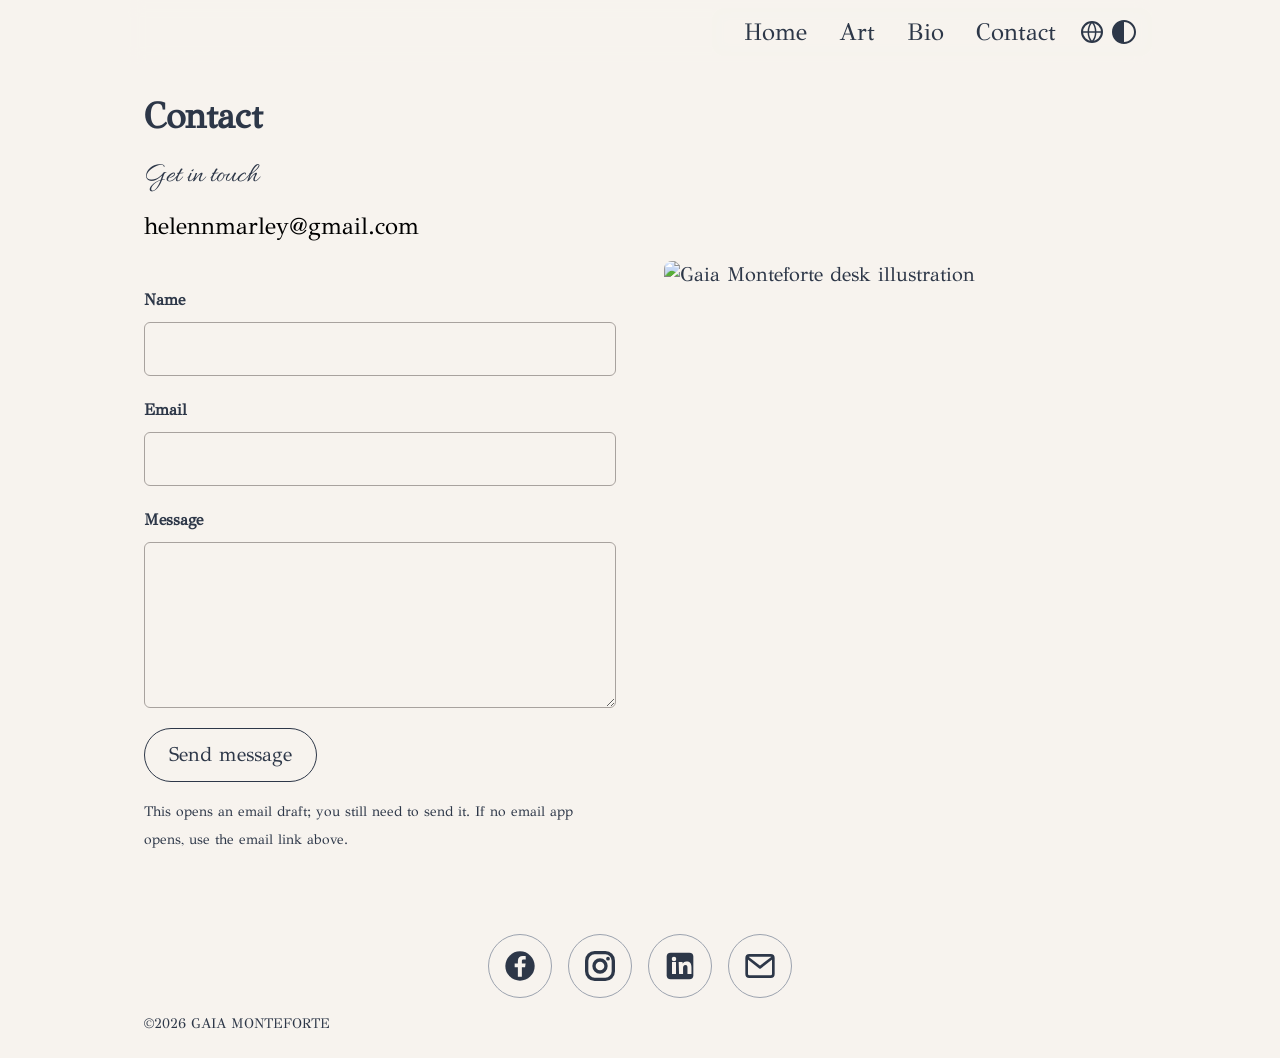
==== commit 68ea97cf: "ottimizzazione delle immagini" ====
--- a/contact.html
+++ b/contact.html
@@ -90,7 +90,7 @@
         </div>
 
         <div class="contact-artwork w-full md:w-1/2 overflow-hidden rounded-lg">
-          <img class="w-full object-cover" src="assets/contact/Conattti_scrivania detective.png" alt="Gaia Monteforte desk illustration" data-en-alt="Gaia Monteforte desk illustration" data-it-alt="Illustrazione della scrivania di Gaia Monteforte" />
+          <img class="w-full object-cover" src="assets/contact/Conattti_scrivania detective.png" srcset="assets/contact/Conattti_scrivania%20detective-640w.png 640w, assets/contact/Conattti_scrivania%20detective-1200w.png 1200w, assets/contact/Conattti_scrivania%20detective.png 1651w" sizes="(max-width: 767px) calc(100vw - 2rem), 600px" width="1651" height="1495" loading="eager" decoding="async" fetchpriority="high" alt="Gaia Monteforte desk illustration" data-en-alt="Gaia Monteforte desk illustration" data-it-alt="Illustrazione della scrivania di Gaia Monteforte" />
           <button class="contact-lamp-hotspot" type="button" aria-label="Toggle lamp" data-en-aria-label="Toggle lamp" data-it-aria-label="Accendi o spegni la lampada" aria-pressed="false"></button>
         </div>
       </div>
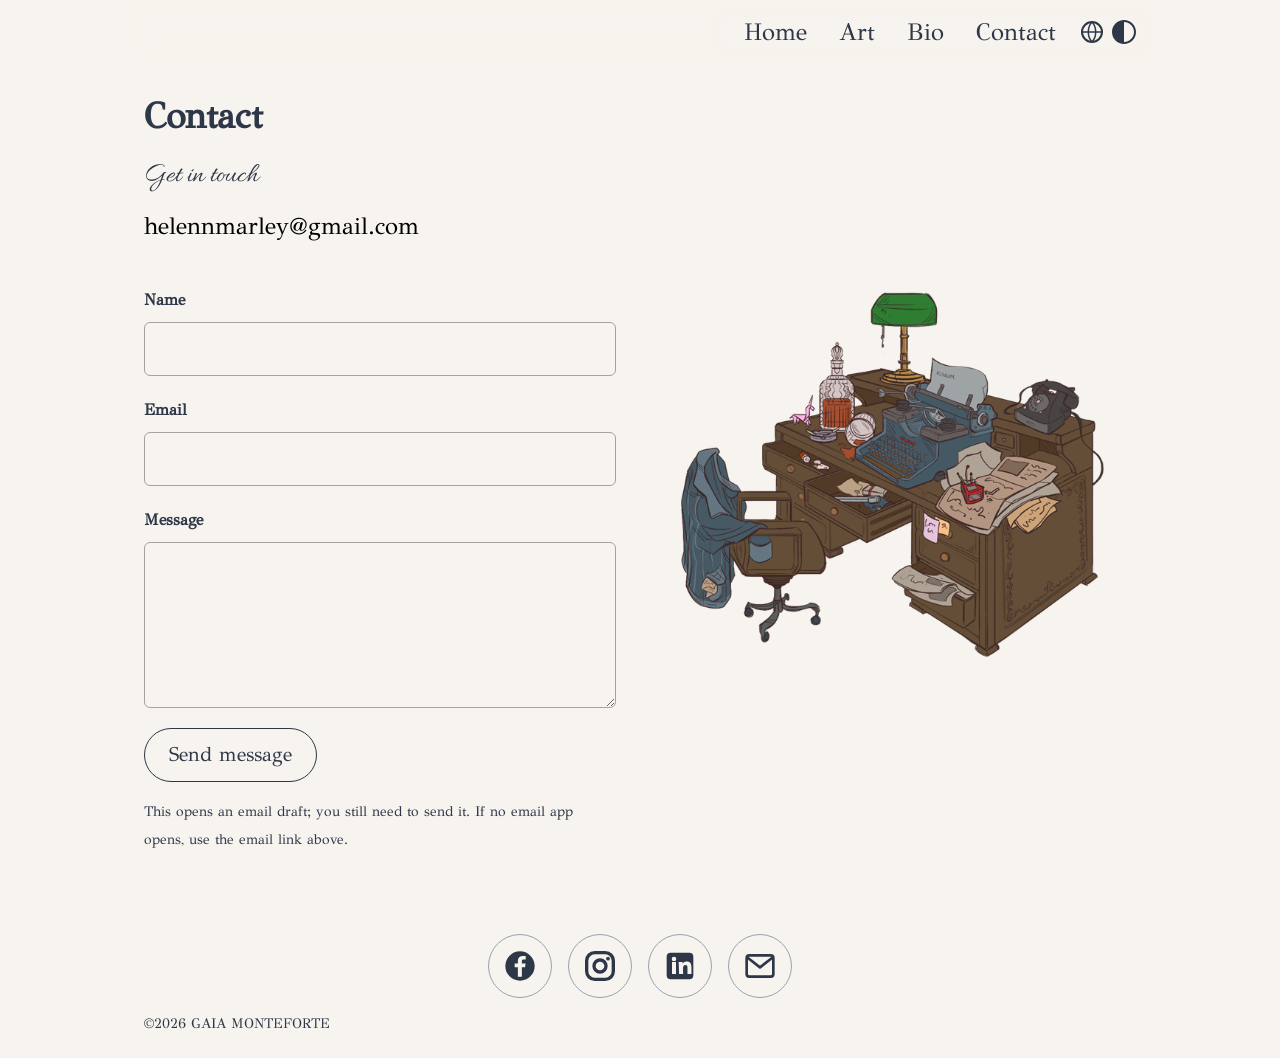
==== commit b906dc9c: "ottimizzazione img e dida" ====
--- a/contact.html
+++ b/contact.html
@@ -90,7 +90,7 @@
         </div>
 
         <div class="contact-artwork w-full md:w-1/2 overflow-hidden rounded-lg">
-          <img class="w-full object-cover" src="assets/contact/Conattti_scrivania detective.png" srcset="assets/contact/Conattti_scrivania%20detective-640w.png 640w, assets/contact/Conattti_scrivania%20detective-1200w.png 1200w, assets/contact/Conattti_scrivania%20detective.png 1651w" sizes="(max-width: 767px) calc(100vw - 2rem), 600px" width="1651" height="1495" loading="eager" decoding="async" fetchpriority="high" alt="Gaia Monteforte desk illustration" data-en-alt="Gaia Monteforte desk illustration" data-it-alt="Illustrazione della scrivania di Gaia Monteforte" />
+          <img class="w-full object-cover" src="assets/contact/Conattti_scrivania detective.png" srcset="assets/contact/Conattti_scrivania%20detective-640w.png 640w, assets/contact/Conattti_scrivania%20detective-1200w.png 1200w, assets/contact/Conattti_scrivania%20detective.png 1651w" sizes="(max-width: 767px) calc(100vw - 2rem), 600px" width="1651" height="1495" loading="lazy" decoding="async" fetchpriority="low" alt="Gaia Monteforte desk illustration" data-en-alt="Gaia Monteforte desk illustration" data-it-alt="Illustrazione della scrivania di Gaia Monteforte" />
           <button class="contact-lamp-hotspot" type="button" aria-label="Toggle lamp" data-en-aria-label="Toggle lamp" data-it-aria-label="Accendi o spegni la lampada" aria-pressed="false"></button>
         </div>
       </div>
--- a/style.css
+++ b/style.css
@@ -752,6 +752,17 @@
   .magic-tails-cover-scene > .magic-tails-cover-foreground,
   .magic-tails-at-school-scene > .magic-tails-at-school-foreground,
   .magic-tails-villain-scene > .magic-tails-villain-foreground {
+    filter: none;
+    opacity: 1;
+    transition: none;
+  }
+
+  .magic-tails-cover-scene:hover > .magic-tails-cover-foreground,
+  .magic-tails-cover-scene:focus-within > .magic-tails-cover-foreground,
+  .magic-tails-at-school-scene:hover > .magic-tails-at-school-foreground,
+  .magic-tails-at-school-scene:focus-within > .magic-tails-at-school-foreground,
+  .magic-tails-villain-scene:hover > .magic-tails-villain-foreground,
+  .magic-tails-villain-scene:focus-within > .magic-tails-villain-foreground {
     filter: none;
     opacity: 1;
     transition: none;
@@ -867,6 +878,10 @@
   margin: auto;
 }
 
+.image-dialog-credit {
+  display: none;
+}
+
 .image-dialog-flash {
   position: absolute;
   inset: 0;
@@ -887,6 +902,24 @@
 
   100% {
     opacity: 0;
+  }
+}
+
+@media (max-width: 767px) {
+  .image-dialog.is-magic-tails .image-dialog-credit {
+    position: absolute;
+    right: 0;
+    bottom: 0;
+    left: 0;
+    z-index: 2;
+    display: block;
+    padding: 2rem 0.75rem 0.75rem;
+    background: linear-gradient(to top, rgba(0, 0, 0, 0.8), transparent);
+    color: #fff;
+    font-size: 0.75rem;
+    line-height: 1.3;
+    text-align: center;
+    pointer-events: none;
   }
 }
 
